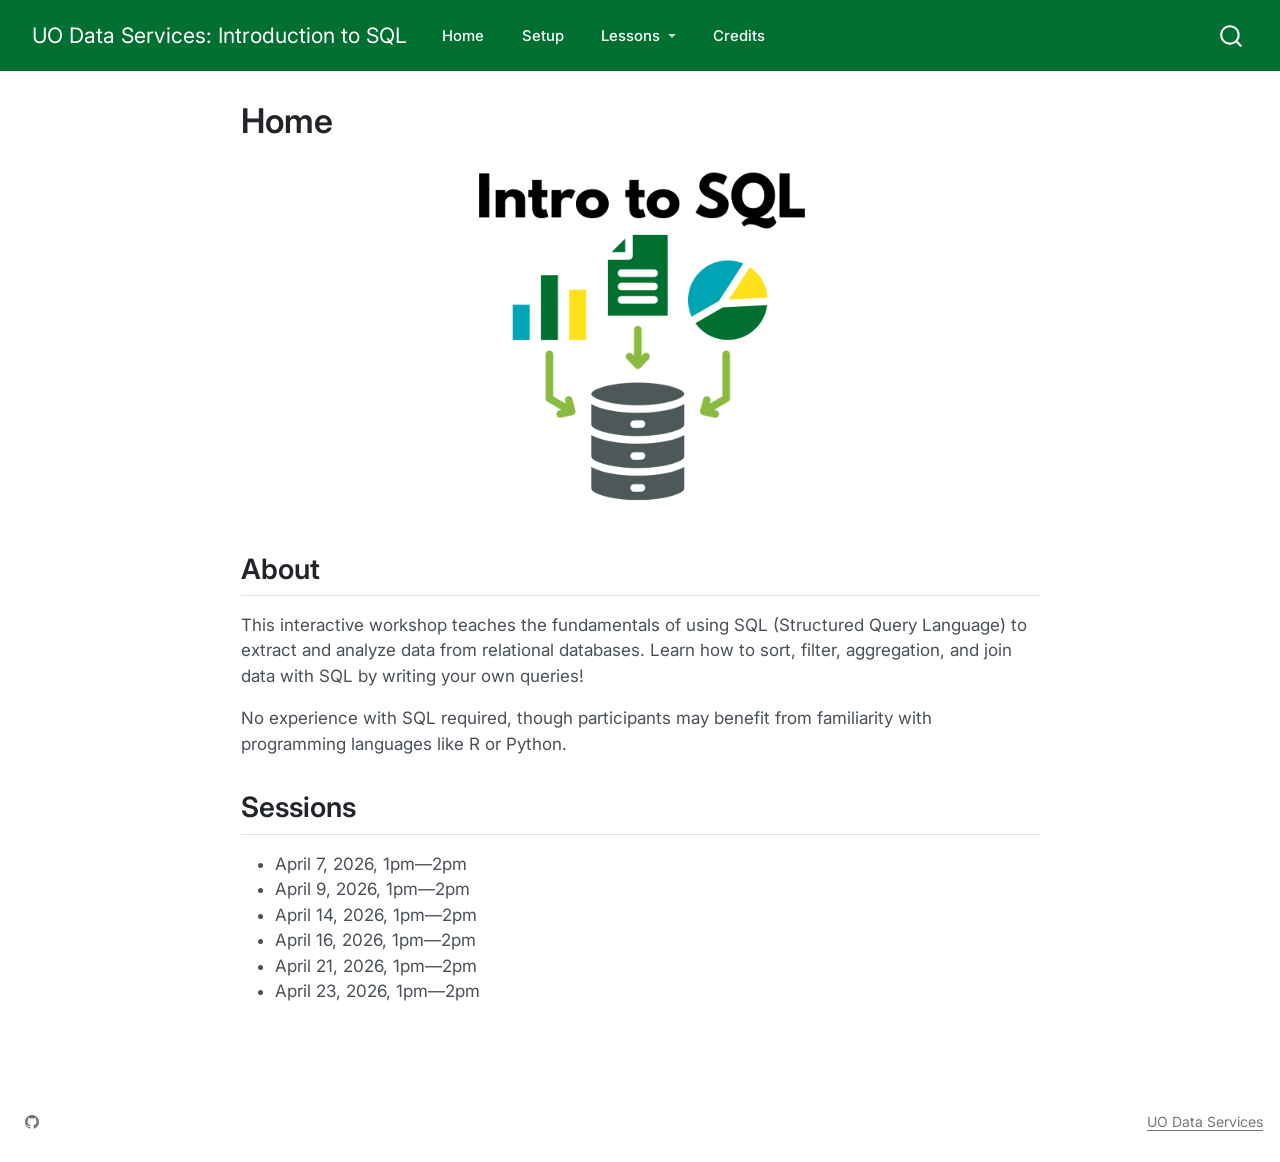
==== index.html @ 97902f7f "Built site for gh-pages" ====
<!DOCTYPE html>
<html xmlns="http://www.w3.org/1999/xhtml" lang="en" xml:lang="en"><head>

<meta charset="utf-8">
<meta name="generator" content="quarto-1.8.17">

<meta name="viewport" content="width=device-width, initial-scale=1.0, user-scalable=yes">


<title>Home – UO Data Services: Introduction to SQL</title>
<style>
code{white-space: pre-wrap;}
span.smallcaps{font-variant: small-caps;}
div.columns{display: flex; gap: min(4vw, 1.5em);}
div.column{flex: auto; overflow-x: auto;}
div.hanging-indent{margin-left: 1.5em; text-indent: -1.5em;}
ul.task-list{list-style: none;}
ul.task-list li input[type="checkbox"] {
  width: 0.8em;
  margin: 0 0.8em 0.2em -1em; /* quarto-specific, see https://github.com/quarto-dev/quarto-cli/issues/4556 */ 
  vertical-align: middle;
}
</style>


<script src="site_libs/quarto-nav/quarto-nav.js"></script>
<script src="site_libs/quarto-nav/headroom.min.js"></script>
<script src="site_libs/clipboard/clipboard.min.js"></script>
<script src="site_libs/quarto-search/autocomplete.umd.js"></script>
<script src="site_libs/quarto-search/fuse.min.js"></script>
<script src="site_libs/quarto-search/quarto-search.js"></script>
<meta name="quarto:offset" content="./">
<script src="site_libs/quarto-html/quarto.js" type="module"></script>
<script src="site_libs/quarto-html/tabsets/tabsets.js" type="module"></script>
<script src="site_libs/quarto-html/axe/axe-check.js" type="module"></script>
<script src="site_libs/quarto-html/popper.min.js"></script>
<script src="site_libs/quarto-html/tippy.umd.min.js"></script>
<script src="site_libs/quarto-html/anchor.min.js"></script>
<link href="site_libs/quarto-html/tippy.css" rel="stylesheet">
<link href="site_libs/quarto-html/quarto-syntax-highlighting-c2d8198b7f72dec16de60f0cb3fab69f.css" rel="stylesheet" id="quarto-text-highlighting-styles">
<script src="site_libs/bootstrap/bootstrap.min.js"></script>
<link href="site_libs/bootstrap/bootstrap-icons.css" rel="stylesheet">
<link href="site_libs/bootstrap/bootstrap-25d36f370f74572310f8908c5fb308fd.min.css" rel="stylesheet" append-hash="true" id="quarto-bootstrap" data-mode="light">
<script id="quarto-search-options" type="application/json">{
  "location": "navbar",
  "copy-button": false,
  "collapse-after": 3,
  "panel-placement": "end",
  "type": "overlay",
  "limit": 50,
  "keyboard-shortcut": [
    "f",
    "/",
    "s"
  ],
  "show-item-context": false,
  "language": {
    "search-no-results-text": "No results",
    "search-matching-documents-text": "matching documents",
    "search-copy-link-title": "Copy link to search",
    "search-hide-matches-text": "Hide additional matches",
    "search-more-match-text": "more match in this document",
    "search-more-matches-text": "more matches in this document",
    "search-clear-button-title": "Clear",
    "search-text-placeholder": "",
    "search-detached-cancel-button-title": "Cancel",
    "search-submit-button-title": "Submit",
    "search-label": "Search"
  }
}</script>


<link rel="stylesheet" href="styles.css">
</head>

<body class="nav-fixed fullcontent quarto-light">

<div id="quarto-search-results"></div>
  <header id="quarto-header" class="headroom fixed-top">
    <nav class="navbar navbar-expand-lg " data-bs-theme="dark">
      <div class="navbar-container container-fluid">
      <div class="navbar-brand-container mx-auto">
    <a href="./index.html" class="navbar-brand navbar-brand-logo">
    </a>
    <a class="navbar-brand" href="./index.html">
    <span class="navbar-title">UO Data Services: Introduction to SQL</span>
    </a>
  </div>
            <div id="quarto-search" class="" title="Search"></div>
          <button class="navbar-toggler" type="button" data-bs-toggle="collapse" data-bs-target="#navbarCollapse" aria-controls="navbarCollapse" role="menu" aria-expanded="false" aria-label="Toggle navigation" onclick="if (window.quartoToggleHeadroom) { window.quartoToggleHeadroom(); }">
  <span class="navbar-toggler-icon"></span>
</button>
          <div class="collapse navbar-collapse" id="navbarCollapse">
            <ul class="navbar-nav navbar-nav-scroll me-auto">
  <li class="nav-item">
    <a class="nav-link active" href="./index.html" aria-current="page"> 
<span class="menu-text">Home</span></a>
  </li>  
  <li class="nav-item">
    <a class="nav-link" href="./setup.html"> 
<span class="menu-text">Setup</span></a>
  </li>  
  <li class="nav-item dropdown ">
    <a class="nav-link dropdown-toggle" href="#" id="nav-menu-lessons" role="link" data-bs-toggle="dropdown" aria-expanded="false">
 <span class="menu-text">Lessons</span>
    </a>
    <ul class="dropdown-menu" aria-labelledby="nav-menu-lessons">    
        <li>
    <a class="dropdown-item" href="./lessons/lesson-1.html">
 <span class="dropdown-text">Introduction</span></a>
  </li>  
    </ul>
  </li>
  <li class="nav-item">
    <a class="nav-link" href="./credits.html"> 
<span class="menu-text">Credits</span></a>
  </li>  
</ul>
          </div> <!-- /navcollapse -->
            <div class="quarto-navbar-tools">
</div>
      </div> <!-- /container-fluid -->
    </nav>
</header>
<!-- content -->
<div id="quarto-content" class="quarto-container page-columns page-rows-contents page-layout-article page-navbar">
<!-- sidebar -->
<!-- margin-sidebar -->
    
<!-- main -->
<main class="content" id="quarto-document-content">

<header id="title-block-header" class="quarto-title-block default">
<div class="quarto-title">
<h1 class="title">Home</h1>
</div>



<div class="quarto-title-meta">

    
  
    
  </div>
  


</header>


<div class="quarto-figure quarto-figure-center">
<figure class="figure">
<p><img src="images/sql-logo.png" class="img-fluid quarto-figure quarto-figure-center figure-img" width="400"></p>
</figure>
</div>
<section id="about" class="level2">
<h2 class="anchored" data-anchor-id="about">About</h2>
<p>This interactive workshop teaches the fundamentals of using SQL (Structured Query Language) to extract and analyze data from relational databases. Learn how to sort, filter, aggregation, and join data with SQL by writing your own queries!</p>
<p>No experience with SQL required, though participants may benefit from familiarity with programming languages like R or Python.</p>
</section>
<section id="sessions" class="level2">
<h2 class="anchored" data-anchor-id="sessions">Sessions</h2>
<ul>
<li>April 7, 2026, 1pm—2pm</li>
<li>April 9, 2026, 1pm—2pm</li>
<li>April 14, 2026, 1pm—2pm</li>
<li>April 16, 2026, 1pm—2pm</li>
<li>April 21, 2026, 1pm—2pm</li>
<li>April 23, 2026, 1pm—2pm</li>
</ul>


</section>

</main> <!-- /main -->
<script id="quarto-html-after-body" type="application/javascript">
  window.document.addEventListener("DOMContentLoaded", function (event) {
    const icon = "";
    const anchorJS = new window.AnchorJS();
    anchorJS.options = {
      placement: 'right',
      icon: icon
    };
    anchorJS.add('.anchored');
    const isCodeAnnotation = (el) => {
      for (const clz of el.classList) {
        if (clz.startsWith('code-annotation-')) {                     
          return true;
        }
      }
      return false;
    }
    const onCopySuccess = function(e) {
      // button target
      const button = e.trigger;
      // don't keep focus
      button.blur();
      // flash "checked"
      button.classList.add('code-copy-button-checked');
      var currentTitle = button.getAttribute("title");
      button.setAttribute("title", "Copied!");
      let tooltip;
      if (window.bootstrap) {
        button.setAttribute("data-bs-toggle", "tooltip");
        button.setAttribute("data-bs-placement", "left");
        button.setAttribute("data-bs-title", "Copied!");
        tooltip = new bootstrap.Tooltip(button, 
          { trigger: "manual", 
            customClass: "code-copy-button-tooltip",
            offset: [0, -8]});
        tooltip.show();    
      }
      setTimeout(function() {
        if (tooltip) {
          tooltip.hide();
          button.removeAttribute("data-bs-title");
          button.removeAttribute("data-bs-toggle");
          button.removeAttribute("data-bs-placement");
        }
        button.setAttribute("title", currentTitle);
        button.classList.remove('code-copy-button-checked');
      }, 1000);
      // clear code selection
      e.clearSelection();
    }
    const getTextToCopy = function(trigger) {
        const codeEl = trigger.previousElementSibling.cloneNode(true);
        for (const childEl of codeEl.children) {
          if (isCodeAnnotation(childEl)) {
            childEl.remove();
          }
        }
        return codeEl.innerText;
    }
    const clipboard = new window.ClipboardJS('.code-copy-button:not([data-in-quarto-modal])', {
      text: getTextToCopy
    });
    clipboard.on('success', onCopySuccess);
    if (window.document.getElementById('quarto-embedded-source-code-modal')) {
      const clipboardModal = new window.ClipboardJS('.code-copy-button[data-in-quarto-modal]', {
        text: getTextToCopy,
        container: window.document.getElementById('quarto-embedded-source-code-modal')
      });
      clipboardModal.on('success', onCopySuccess);
    }
      var localhostRegex = new RegExp(/^(?:http|https):\/\/localhost\:?[0-9]*\//);
      var mailtoRegex = new RegExp(/^mailto:/);
        var filterRegex = new RegExp("https:\/\/wintere\.github\.io\/intro-sql\/");
      var isInternal = (href) => {
          return filterRegex.test(href) || localhostRegex.test(href) || mailtoRegex.test(href);
      }
      // Inspect non-navigation links and adorn them if external
     var links = window.document.querySelectorAll('a[href]:not(.nav-link):not(.navbar-brand):not(.toc-action):not(.sidebar-link):not(.sidebar-item-toggle):not(.pagination-link):not(.no-external):not([aria-hidden]):not(.dropdown-item):not(.quarto-navigation-tool):not(.about-link)');
      for (var i=0; i<links.length; i++) {
        const link = links[i];
        if (!isInternal(link.href)) {
          // undo the damage that might have been done by quarto-nav.js in the case of
          // links that we want to consider external
          if (link.dataset.originalHref !== undefined) {
            link.href = link.dataset.originalHref;
          }
        }
      }
    function tippyHover(el, contentFn, onTriggerFn, onUntriggerFn) {
      const config = {
        allowHTML: true,
        maxWidth: 500,
        delay: 100,
        arrow: false,
        appendTo: function(el) {
            return el.parentElement;
        },
        interactive: true,
        interactiveBorder: 10,
        theme: 'quarto',
        placement: 'bottom-start',
      };
      if (contentFn) {
        config.content = contentFn;
      }
      if (onTriggerFn) {
        config.onTrigger = onTriggerFn;
      }
      if (onUntriggerFn) {
        config.onUntrigger = onUntriggerFn;
      }
      window.tippy(el, config); 
    }
    const noterefs = window.document.querySelectorAll('a[role="doc-noteref"]');
    for (var i=0; i<noterefs.length; i++) {
      const ref = noterefs[i];
      tippyHover(ref, function() {
        // use id or data attribute instead here
        let href = ref.getAttribute('data-footnote-href') || ref.getAttribute('href');
        try { href = new URL(href).hash; } catch {}
        const id = href.replace(/^#\/?/, "");
        const note = window.document.getElementById(id);
        if (note) {
          return note.innerHTML;
        } else {
          return "";
        }
      });
    }
    const xrefs = window.document.querySelectorAll('a.quarto-xref');
    const processXRef = (id, note) => {
      // Strip column container classes
      const stripColumnClz = (el) => {
        el.classList.remove("page-full", "page-columns");
        if (el.children) {
          for (const child of el.children) {
            stripColumnClz(child);
          }
        }
      }
      stripColumnClz(note)
      if (id === null || id.startsWith('sec-')) {
        // Special case sections, only their first couple elements
        const container = document.createElement("div");
        if (note.children && note.children.length > 2) {
          container.appendChild(note.children[0].cloneNode(true));
          for (let i = 1; i < note.children.length; i++) {
            const child = note.children[i];
            if (child.tagName === "P" && child.innerText === "") {
              continue;
            } else {
              container.appendChild(child.cloneNode(true));
              break;
            }
          }
          if (window.Quarto?.typesetMath) {
            window.Quarto.typesetMath(container);
          }
          return container.innerHTML
        } else {
          if (window.Quarto?.typesetMath) {
            window.Quarto.typesetMath(note);
          }
          return note.innerHTML;
        }
      } else {
        // Remove any anchor links if they are present
        const anchorLink = note.querySelector('a.anchorjs-link');
        if (anchorLink) {
          anchorLink.remove();
        }
        if (window.Quarto?.typesetMath) {
          window.Quarto.typesetMath(note);
        }
        if (note.classList.contains("callout")) {
          return note.outerHTML;
        } else {
          return note.innerHTML;
        }
      }
    }
    for (var i=0; i<xrefs.length; i++) {
      const xref = xrefs[i];
      tippyHover(xref, undefined, function(instance) {
        instance.disable();
        let url = xref.getAttribute('href');
        let hash = undefined; 
        if (url.startsWith('#')) {
          hash = url;
        } else {
          try { hash = new URL(url).hash; } catch {}
        }
        if (hash) {
          const id = hash.replace(/^#\/?/, "");
          const note = window.document.getElementById(id);
          if (note !== null) {
            try {
              const html = processXRef(id, note.cloneNode(true));
              instance.setContent(html);
            } finally {
              instance.enable();
              instance.show();
            }
          } else {
            // See if we can fetch this
            fetch(url.split('#')[0])
            .then(res => res.text())
            .then(html => {
              const parser = new DOMParser();
              const htmlDoc = parser.parseFromString(html, "text/html");
              const note = htmlDoc.getElementById(id);
              if (note !== null) {
                const html = processXRef(id, note);
                instance.setContent(html);
              } 
            }).finally(() => {
              instance.enable();
              instance.show();
            });
          }
        } else {
          // See if we can fetch a full url (with no hash to target)
          // This is a special case and we should probably do some content thinning / targeting
          fetch(url)
          .then(res => res.text())
          .then(html => {
            const parser = new DOMParser();
            const htmlDoc = parser.parseFromString(html, "text/html");
            const note = htmlDoc.querySelector('main.content');
            if (note !== null) {
              // This should only happen for chapter cross references
              // (since there is no id in the URL)
              // remove the first header
              if (note.children.length > 0 && note.children[0].tagName === "HEADER") {
                note.children[0].remove();
              }
              const html = processXRef(null, note);
              instance.setContent(html);
            } 
          }).finally(() => {
            instance.enable();
            instance.show();
          });
        }
      }, function(instance) {
      });
    }
        let selectedAnnoteEl;
        const selectorForAnnotation = ( cell, annotation) => {
          let cellAttr = 'data-code-cell="' + cell + '"';
          let lineAttr = 'data-code-annotation="' +  annotation + '"';
          const selector = 'span[' + cellAttr + '][' + lineAttr + ']';
          return selector;
        }
        const selectCodeLines = (annoteEl) => {
          const doc = window.document;
          const targetCell = annoteEl.getAttribute("data-target-cell");
          const targetAnnotation = annoteEl.getAttribute("data-target-annotation");
          const annoteSpan = window.document.querySelector(selectorForAnnotation(targetCell, targetAnnotation));
          const lines = annoteSpan.getAttribute("data-code-lines").split(",");
          const lineIds = lines.map((line) => {
            return targetCell + "-" + line;
          })
          let top = null;
          let height = null;
          let parent = null;
          if (lineIds.length > 0) {
              //compute the position of the single el (top and bottom and make a div)
              const el = window.document.getElementById(lineIds[0]);
              top = el.offsetTop;
              height = el.offsetHeight;
              parent = el.parentElement.parentElement;
            if (lineIds.length > 1) {
              const lastEl = window.document.getElementById(lineIds[lineIds.length - 1]);
              const bottom = lastEl.offsetTop + lastEl.offsetHeight;
              height = bottom - top;
            }
            if (top !== null && height !== null && parent !== null) {
              // cook up a div (if necessary) and position it 
              let div = window.document.getElementById("code-annotation-line-highlight");
              if (div === null) {
                div = window.document.createElement("div");
                div.setAttribute("id", "code-annotation-line-highlight");
                div.style.position = 'absolute';
                parent.appendChild(div);
              }
              div.style.top = top - 2 + "px";
              div.style.height = height + 4 + "px";
              div.style.left = 0;
              let gutterDiv = window.document.getElementById("code-annotation-line-highlight-gutter");
              if (gutterDiv === null) {
                gutterDiv = window.document.createElement("div");
                gutterDiv.setAttribute("id", "code-annotation-line-highlight-gutter");
                gutterDiv.style.position = 'absolute';
                const codeCell = window.document.getElementById(targetCell);
                const gutter = codeCell.querySelector('.code-annotation-gutter');
                gutter.appendChild(gutterDiv);
              }
              gutterDiv.style.top = top - 2 + "px";
              gutterDiv.style.height = height + 4 + "px";
            }
            selectedAnnoteEl = annoteEl;
          }
        };
        const unselectCodeLines = () => {
          const elementsIds = ["code-annotation-line-highlight", "code-annotation-line-highlight-gutter"];
          elementsIds.forEach((elId) => {
            const div = window.document.getElementById(elId);
            if (div) {
              div.remove();
            }
          });
          selectedAnnoteEl = undefined;
        };
          // Handle positioning of the toggle
      window.addEventListener(
        "resize",
        throttle(() => {
          elRect = undefined;
          if (selectedAnnoteEl) {
            selectCodeLines(selectedAnnoteEl);
          }
        }, 10)
      );
      function throttle(fn, ms) {
      let throttle = false;
      let timer;
        return (...args) => {
          if(!throttle) { // first call gets through
              fn.apply(this, args);
              throttle = true;
          } else { // all the others get throttled
              if(timer) clearTimeout(timer); // cancel #2
              timer = setTimeout(() => {
                fn.apply(this, args);
                timer = throttle = false;
              }, ms);
          }
        };
      }
        // Attach click handler to the DT
        const annoteDls = window.document.querySelectorAll('dt[data-target-cell]');
        for (const annoteDlNode of annoteDls) {
          annoteDlNode.addEventListener('click', (event) => {
            const clickedEl = event.target;
            if (clickedEl !== selectedAnnoteEl) {
              unselectCodeLines();
              const activeEl = window.document.querySelector('dt[data-target-cell].code-annotation-active');
              if (activeEl) {
                activeEl.classList.remove('code-annotation-active');
              }
              selectCodeLines(clickedEl);
              clickedEl.classList.add('code-annotation-active');
            } else {
              // Unselect the line
              unselectCodeLines();
              clickedEl.classList.remove('code-annotation-active');
            }
          });
        }
    const findCites = (el) => {
      const parentEl = el.parentElement;
      if (parentEl) {
        const cites = parentEl.dataset.cites;
        if (cites) {
          return {
            el,
            cites: cites.split(' ')
          };
        } else {
          return findCites(el.parentElement)
        }
      } else {
        return undefined;
      }
    };
    var bibliorefs = window.document.querySelectorAll('a[role="doc-biblioref"]');
    for (var i=0; i<bibliorefs.length; i++) {
      const ref = bibliorefs[i];
      const citeInfo = findCites(ref);
      if (citeInfo) {
        tippyHover(citeInfo.el, function() {
          var popup = window.document.createElement('div');
          citeInfo.cites.forEach(function(cite) {
            var citeDiv = window.document.createElement('div');
            citeDiv.classList.add('hanging-indent');
            citeDiv.classList.add('csl-entry');
            var biblioDiv = window.document.getElementById('ref-' + cite);
            if (biblioDiv) {
              citeDiv.innerHTML = biblioDiv.innerHTML;
            }
            popup.appendChild(citeDiv);
          });
          return popup.innerHTML;
        });
      }
    }
  });
  </script>
</div> <!-- /content -->
<footer class="footer">
  <div class="nav-footer">
    <div class="nav-footer-left">
      <ul class="footer-items list-unstyled">
    <li class="nav-item compact">
    <a class="nav-link" href="https://github.com/wintere/intro_to_sql">
      <i class="bi bi-github" role="img">
</i> 
    </a>
  </li>  
</ul>
    </div>   
    <div class="nav-footer-center">
      &nbsp;
    </div>
    <div class="nav-footer-right">
<p><a href="https://library.uoregon.edu/data-services">UO Data Services</a></p>
</div>
  </div>
</footer>




</body></html>
---- site_libs/quarto-html/tippy.css ----
.tippy-box[data-animation=fade][data-state=hidden]{opacity:0}[data-tippy-root]{max-width:calc(100vw - 10px)}.tippy-box{position:relative;background-color:#333;color:#fff;border-radius:4px;font-size:14px;line-height:1.4;white-space:normal;outline:0;transition-property:transform,visibility,opacity}.tippy-box[data-placement^=top]>.tippy-arrow{bottom:0}.tippy-box[data-placement^=top]>.tippy-arrow:before{bottom:-7px;left:0;border-width:8px 8px 0;border-top-color:initial;transform-origin:center top}.tippy-box[data-placement^=bottom]>.tippy-arrow{top:0}.tippy-box[data-placement^=bottom]>.tippy-arrow:before{top:-7px;left:0;border-width:0 8px 8px;border-bottom-color:initial;transform-origin:center bottom}.tippy-box[data-placement^=left]>.tippy-arrow{right:0}.tippy-box[data-placement^=left]>.tippy-arrow:before{border-width:8px 0 8px 8px;border-left-color:initial;right:-7px;transform-origin:center left}.tippy-box[data-placement^=right]>.tippy-arrow{left:0}.tippy-box[data-placement^=right]>.tippy-arrow:before{left:-7px;border-width:8px 8px 8px 0;border-right-color:initial;transform-origin:center right}.tippy-box[data-inertia][data-state=visible]{transition-timing-function:cubic-bezier(.54,1.5,.38,1.11)}.tippy-arrow{width:16px;height:16px;color:#333}.tippy-arrow:before{content:"";position:absolute;border-color:transparent;border-style:solid}.tippy-content{position:relative;padding:5px 9px;z-index:1}
---- site_libs/quarto-html/quarto-syntax-highlighting-c2d8198b7f72dec16de60f0cb3fab69f.css ----
/* quarto syntax highlight colors */
:root {
  --quarto-hl-ot-color: #003B4F;
  --quarto-hl-at-color: #657422;
  --quarto-hl-ss-color: #20794D;
  --quarto-hl-an-color: #5E5E5E;
  --quarto-hl-fu-color: #4758AB;
  --quarto-hl-st-color: #20794D;
  --quarto-hl-cf-color: #003B4F;
  --quarto-hl-op-color: #5E5E5E;
  --quarto-hl-er-color: #AD0000;
  --quarto-hl-bn-color: #AD0000;
  --quarto-hl-al-color: #AD0000;
  --quarto-hl-va-color: #111111;
  --quarto-hl-bu-color: inherit;
  --quarto-hl-ex-color: inherit;
  --quarto-hl-pp-color: #AD0000;
  --quarto-hl-in-color: #5E5E5E;
  --quarto-hl-vs-color: #20794D;
  --quarto-hl-wa-color: #5E5E5E;
  --quarto-hl-do-color: #5E5E5E;
  --quarto-hl-im-color: #00769E;
  --quarto-hl-ch-color: #20794D;
  --quarto-hl-dt-color: #AD0000;
  --quarto-hl-fl-color: #AD0000;
  --quarto-hl-co-color: #5E5E5E;
  --quarto-hl-cv-color: #5E5E5E;
  --quarto-hl-cn-color: #8f5902;
  --quarto-hl-sc-color: #5E5E5E;
  --quarto-hl-dv-color: #AD0000;
  --quarto-hl-kw-color: #003B4F;
}

/* other quarto variables */
:root {
  --quarto-font-monospace: SFMono-Regular, Menlo, Monaco, Consolas, "Liberation Mono", "Courier New", monospace;
}

/* syntax highlight based on Pandoc's rules */
pre > code.sourceCode > span {
  color: #003B4F;
}

code.sourceCode > span {
  color: #003B4F;
}

div.sourceCode,
div.sourceCode pre.sourceCode {
  color: #003B4F;
}

/* Normal */
code span {
  color: #003B4F;
}

/* Alert */
code span.al {
  color: #AD0000;
  font-style: inherit;
}

/* Annotation */
code span.an {
  color: #5E5E5E;
  font-style: inherit;
}

/* Attribute */
code span.at {
  color: #657422;
  font-style: inherit;
}

/* BaseN */
code span.bn {
  color: #AD0000;
  font-style: inherit;
}

/* BuiltIn */
code span.bu {
  font-style: inherit;
}

/* ControlFlow */
code span.cf {
  color: #003B4F;
  font-weight: bold;
  font-style: inherit;
}

/* Char */
code span.ch {
  color: #20794D;
  font-style: inherit;
}

/* Constant */
code span.cn {
  color: #8f5902;
  font-style: inherit;
}

/* Comment */
code span.co {
  color: #5E5E5E;
  font-style: inherit;
}

/* CommentVar */
code span.cv {
  color: #5E5E5E;
  font-style: italic;
}

/* Documentation */
code span.do {
  color: #5E5E5E;
  font-style: italic;
}

/* DataType */
code span.dt {
  color: #AD0000;
  font-style: inherit;
}

/* DecVal */
code span.dv {
  color: #AD0000;
  font-style: inherit;
}

/* Error */
code span.er {
  color: #AD0000;
  font-style: inherit;
}

/* Extension */
code span.ex {
  font-style: inherit;
}

/* Float */
code span.fl {
  color: #AD0000;
  font-style: inherit;
}

/* Function */
code span.fu {
  color: #4758AB;
  font-style: inherit;
}

/* Import */
code span.im {
  color: #00769E;
  font-style: inherit;
}

/* Information */
code span.in {
  color: #5E5E5E;
  font-style: inherit;
}

/* Keyword */
code span.kw {
  color: #003B4F;
  font-weight: bold;
  font-style: inherit;
}

/* Operator */
code span.op {
  color: #5E5E5E;
  font-style: inherit;
}

/* Other */
code span.ot {
  color: #003B4F;
  font-style: inherit;
}

/* Preprocessor */
code span.pp {
  color: #AD0000;
  font-style: inherit;
}

/* SpecialChar */
code span.sc {
  color: #5E5E5E;
  font-style: inherit;
}

/* SpecialString */
code span.ss {
  color: #20794D;
  font-style: inherit;
}

/* String */
code span.st {
  color: #20794D;
  font-style: inherit;
}

/* Variable */
code span.va {
  color: #111111;
  font-style: inherit;
}

/* VerbatimString */
code span.vs {
  color: #20794D;
  font-style: inherit;
}

/* Warning */
code span.wa {
  color: #5E5E5E;
  font-style: italic;
}

.prevent-inlining {
  content: "</";
}

/*# sourceMappingURL=6967a06f6a7ec599e3d0672fbd29a398.css.map */
---- styles.css ----
/* Makes the top bar UO green with white links*/
.navbar {
  background-color: #007030;
}

.navbar a {
  color: #ffffff;
}

/* Drop-down items must be black to avoid white on white */
.navbar .dropdown-item {
  color: #000000;
}

ol {
	margin-top: 0;
	margin-bottom: 0;
}

thead th{
  text-transform: none;
}

.callout-answer {
  border-left-color: #28a745;
}
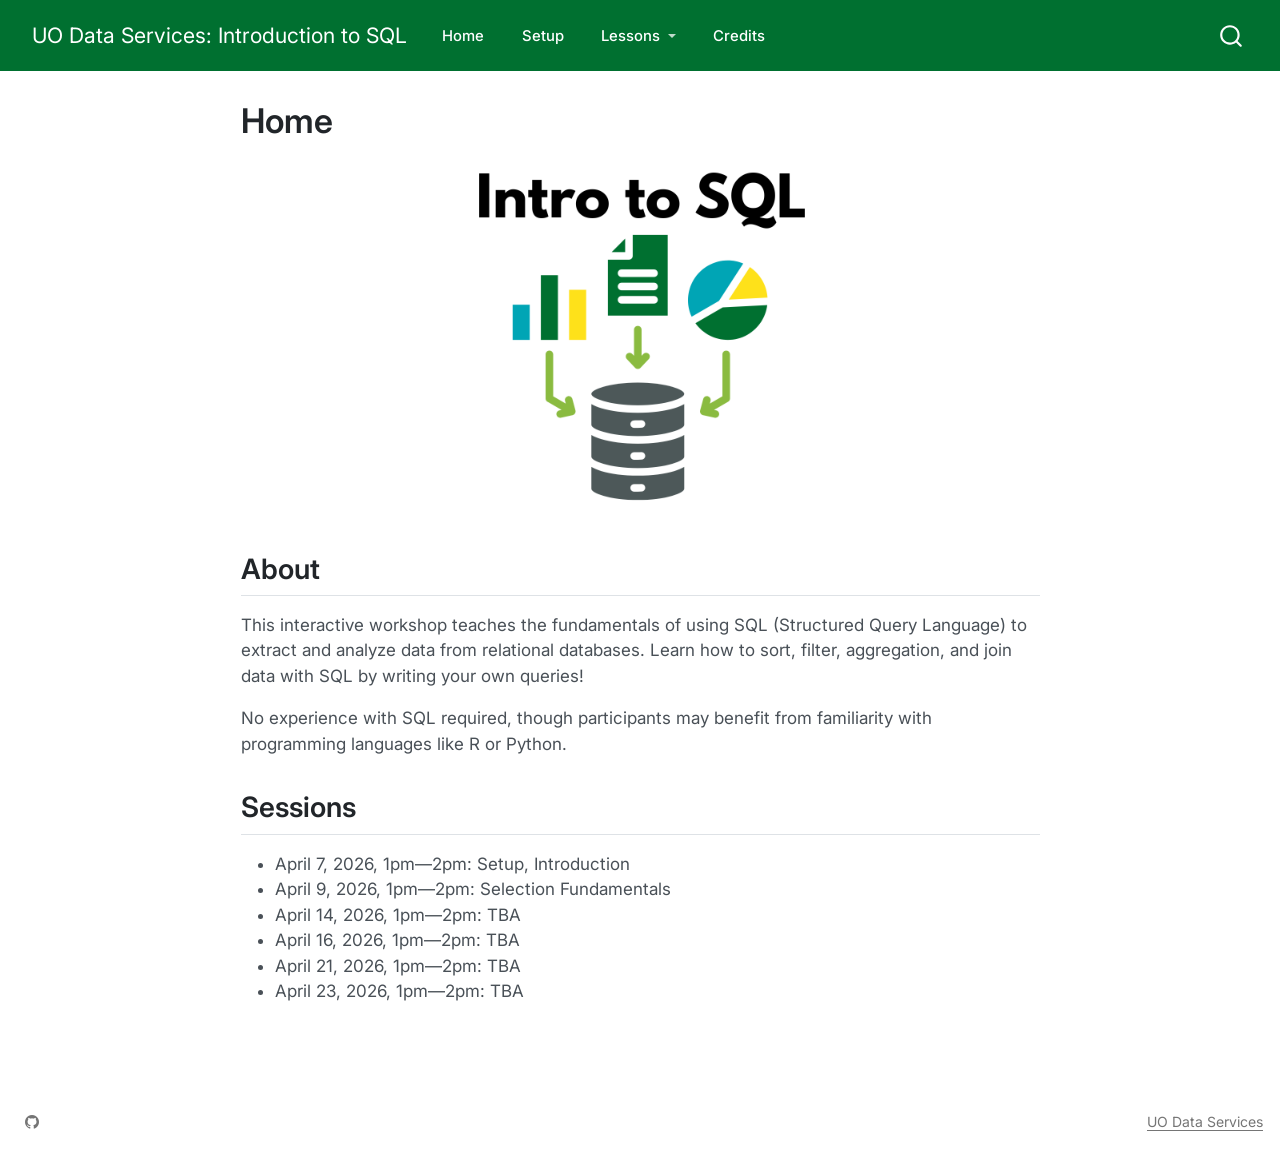
==== commit b6b6b0ec: "Built site for gh-pages" ====
--- a/index.html
+++ b/index.html
@@ -71,6 +71,7 @@
 
 
 <link rel="stylesheet" href="styles.css">
+<link rel="stylesheet" href="include/webex.css">
 </head>
 
 <body class="nav-fixed fullcontent quarto-light">
@@ -109,6 +110,10 @@
     <a class="dropdown-item" href="./lessons/lesson-1.html">
  <span class="dropdown-text">Introduction</span></a>
   </li>  
+        <li>
+    <a class="dropdown-item" href="./lessons/lesson-2.html">
+ <span class="dropdown-text">Selection Fundamentals</span></a>
+  </li>  
     </ul>
   </li>
   <li class="nav-item">
@@ -162,18 +167,224 @@
 <section id="sessions" class="level2">
 <h2 class="anchored" data-anchor-id="sessions">Sessions</h2>
 <ul>
-<li>April 7, 2026, 1pm—2pm</li>
-<li>April 9, 2026, 1pm—2pm</li>
-<li>April 14, 2026, 1pm—2pm</li>
-<li>April 16, 2026, 1pm—2pm</li>
-<li>April 21, 2026, 1pm—2pm</li>
-<li>April 23, 2026, 1pm—2pm</li>
+<li>April 7, 2026, 1pm—2pm: Setup, Introduction</li>
+<li>April 9, 2026, 1pm—2pm: Selection Fundamentals</li>
+<li>April 14, 2026, 1pm—2pm: TBA</li>
+<li>April 16, 2026, 1pm—2pm: TBA</li>
+<li>April 21, 2026, 1pm—2pm: TBA</li>
+<li>April 23, 2026, 1pm—2pm: TBA</li>
 </ul>
 
 
 </section>
 
 </main> <!-- /main -->
+<script>
+
+/* update total correct if #webex-total_correct exists */
+update_total_correct = function() {
+  console.log("webex: update total_correct");
+
+  var t = document.getElementsByClassName("webex-total_correct");
+  for (var i = 0; i < t.length; i++) {
+    p = t[i].parentElement;
+    var correct = p.getElementsByClassName("webex-correct").length;
+    var solvemes = p.getElementsByClassName("webex-solveme").length;
+    var radiogroups = p.getElementsByClassName("webex-radiogroup").length;
+    var selects = p.getElementsByClassName("webex-select").length;
+
+    t[i].innerHTML = correct + " of " + (solvemes + radiogroups + selects) + " correct";
+  }
+}
+
+/* webex-solution button toggling function */
+b_func = function() {
+  console.log("webex: toggle hide");
+
+  var cl = this.parentElement.classList;
+  if (cl.contains('open')) {
+    cl.remove("open");
+  } else {
+    cl.add("open");
+  }
+}
+
+/* check answers */
+check_func = function() {
+  console.log("webex: check answers");
+
+  var cl = this.parentElement.classList;
+  if (cl.contains('unchecked')) {
+    cl.remove("unchecked");
+    this.innerHTML = "Hide Answers";
+  } else {
+    cl.add("unchecked");
+    this.innerHTML = "Show Answers";
+  }
+}
+
+/* function for checking solveme answers */
+solveme_func = function(e) {
+  console.log("webex: check solveme");
+
+  var real_answers = JSON.parse(this.dataset.answer);
+  var my_answer = this.value;
+  var cl = this.classList;
+  if (cl.contains("ignorecase")) {
+    my_answer = my_answer.toLowerCase();
+  }
+  if (cl.contains("nospaces")) {
+    my_answer = my_answer.replace(/ /g, "")
+  }
+
+  if (my_answer == "") {
+    cl.remove("webex-correct");
+    cl.remove("webex-incorrect");
+  } else if (real_answers.includes(my_answer)) {
+    cl.add("webex-correct");
+    cl.remove("webex-incorrect");
+  } else {
+    cl.add("webex-incorrect");
+    cl.remove("webex-correct");
+  }
+
+  // match numeric answers within a specified tolerance
+  if(this.dataset.tol > 0){
+    var tol = JSON.parse(this.dataset.tol);
+    var matches = real_answers.map(x => Math.abs(x - my_answer) < tol)
+    if (matches.reduce((a, b) => a + b, 0) > 0) {
+      cl.add("webex-correct");
+    } else {
+      cl.remove("webex-correct");
+    }
+  }
+
+  // added regex bit
+  if (cl.contains("regex")){
+    answer_regex = RegExp(real_answers.join("|"))
+    if (answer_regex.test(my_answer)) {
+      cl.add("webex-correct");
+    }
+  }
+
+  update_total_correct();
+}
+
+/* function for checking select answers */
+select_func = function(e) {
+  console.log("webex: check select");
+
+  var cl = this.classList
+
+  /* add style */
+  cl.remove("webex-incorrect");
+  cl.remove("webex-correct");
+  if (this.value == "answer") {
+    cl.add("webex-correct");
+  } else if (this.value != "blank") {
+    cl.add("webex-incorrect");
+  }
+
+  update_total_correct();
+}
+
+/* function for checking radiogroups answers */
+radiogroups_func = function(e) {
+  console.log("webex: check radiogroups");
+
+  var checked_button = document.querySelector('input[name=' + this.id + ']:checked');
+  var cl = checked_button.parentElement.classList;
+  var labels = checked_button.parentElement.parentElement.children;
+
+  /* get rid of styles */
+  for (i = 0; i < labels.length; i++) {
+    labels[i].classList.remove("webex-incorrect");
+    labels[i].classList.remove("webex-correct");
+  }
+
+  /* add style */
+  if (checked_button.value == "answer") {
+    cl.add("webex-correct");
+  } else {
+    cl.add("webex-incorrect");
+  }
+
+  update_total_correct();
+}
+
+window.onload = function() {
+  console.log("webex onload");
+  /* set up solution buttons */
+  var buttons = document.getElementsByTagName("button");
+
+  for (var i = 0; i < buttons.length; i++) {
+    if (buttons[i].parentElement.classList.contains('webex-solution')) {
+      buttons[i].onclick = b_func;
+    }
+  }
+
+  var check_sections = document.getElementsByClassName("webex-check");
+  console.log("check:", check_sections.length);
+  for (var i = 0; i < check_sections.length; i++) {
+    check_sections[i].classList.add("unchecked");
+
+    let btn = document.createElement("button");
+    btn.innerHTML = "Show Answers";
+    btn.classList.add("webex-check-button");
+    btn.onclick = check_func;
+    check_sections[i].appendChild(btn);
+
+    let spn = document.createElement("span");
+    spn.classList.add("webex-total_correct");
+    check_sections[i].appendChild(spn);
+  }
+
+  /* set up webex-solveme inputs */
+  var solveme = document.getElementsByClassName("webex-solveme");
+
+  for (var i = 0; i < solveme.length; i++) {
+    /* make sure input boxes don't auto-anything */
+    solveme[i].setAttribute("autocomplete","off");
+    solveme[i].setAttribute("autocorrect", "off");
+    solveme[i].setAttribute("autocapitalize", "off");
+    solveme[i].setAttribute("spellcheck", "false");
+    solveme[i].value = "";
+
+    /* adjust answer for ignorecase or nospaces */
+    var cl = solveme[i].classList;
+    var real_answer = solveme[i].dataset.answer;
+    if (cl.contains("ignorecase")) {
+      real_answer = real_answer.toLowerCase();
+    }
+    if (cl.contains("nospaces")) {
+      real_answer = real_answer.replace(/ /g, "");
+    }
+    solveme[i].dataset.answer = real_answer;
+
+    /* attach checking function */
+    solveme[i].onkeyup = solveme_func;
+    solveme[i].onchange = solveme_func;
+
+    solveme[i].insertAdjacentHTML("afterend", " <span class='webex-icon'></span>")
+  }
+
+  /* set up radiogroups */
+  var radiogroups = document.getElementsByClassName("webex-radiogroup");
+  for (var i = 0; i < radiogroups.length; i++) {
+    radiogroups[i].onchange = radiogroups_func;
+  }
+
+  /* set up selects */
+  var selects = document.getElementsByClassName("webex-select");
+  for (var i = 0; i < selects.length; i++) {
+    selects[i].onchange = select_func;
+    selects[i].insertAdjacentHTML("afterend", " <span class='webex-icon'></span>")
+  }
+
+  update_total_correct();
+}
+
+</script>
 <script id="quarto-html-after-body" type="application/javascript">
   window.document.addEventListener("DOMContentLoaded", function (event) {
     const icon = "";
@@ -579,7 +790,7 @@
     <div class="nav-footer-left">
       <ul class="footer-items list-unstyled">
     <li class="nav-item compact">
-    <a class="nav-link" href="https://github.com/wintere/intro_to_sql">
+    <a class="nav-link" href="https://github.com/wintere/intro-sql">
       <i class="bi bi-github" role="img">
 </i> 
     </a>
--- a/include/webex.css
+++ b/include/webex.css
@@ -0,0 +1,120 @@
+:root {
+  --incorrect: #983E82;
+  --incorrect_alpha: #edaddd;
+  --correct: #59935B;
+  --correct_alpha: #c0edc2;
+  --highlight: #467AAC;
+}
+
+.webex-check {}
+
+.webex-box {
+  border: 2px solid var(--highlight);
+  padding: 0.5em 0.25em;
+  margin: 1em 0;
+  border-radius: .25em;
+  background-color: rgba(127, 127, 127, 0.05);
+}
+
+.webex-total_correct {
+  margin-left: 1em;
+}
+
+.unchecked .webex-total_correct {
+  display: none;
+}
+
+.unchecked .webex-incorrect,
+.unchecked .webex-correct {
+  border: 2px dotted grey !important;
+  background-color: white !important;
+}
+
+/* styles for webex-solveme */
+.webex-select, input.webex-solveme,
+.unchecked .webex-radiogroup label.webex-incorrect,
+.unchecked .webex-radiogroup label.webex-correct{
+    border: 2px dotted grey;
+    background-color: white;
+    border-radius: 0.25em;
+}
+
+.webex-incorrect,
+input.webex-solveme.webex-incorrect,
+.webex-radiogroup label.webex-incorrect {
+    border: 2px dotted var(--incorrect);
+    background-color: var(--incorrect_alpha);
+    color: black;
+    border-radius: 0.25em;
+}
+.webex-correct,
+input.webex-solveme.webex-correct,
+.webex-radiogroup label.webex-correct {
+    border: 2px solid var(--correct);
+    background-color: var(--correct_alpha);
+    color: black;
+    border-radius: 0.25em;
+}
+
+.unchecked .webex-incorrect span::before,
+.unchecked .webex-incorrect + .webex-icon::after,
+.unchecked .webex-correct span::before,
+.unchecked .webex-correct + .webex-icon::after {
+  content: "  ";
+}
+
+.webex-incorrect span::before,
+.webex-incorrect + .webex-icon::after {
+  content: "\274C  ";
+}
+
+.webex-correct span::before,
+.webex-correct + .webex-icon::after {
+  content: "\2705  ";
+}
+
+
+/* styles for hidden solutions */
+.webex-solution {
+    height: 2.5em;
+    overflow-y: hidden;
+    padding: 0.5em;
+    margin-bottom: 10px;
+}
+.webex-solution.open {
+    height: auto;
+    border: 2px solid var(--highlight);
+    border-radius: 5px;
+}
+.webex-solution button, .webex-check-button {
+    height: 2em;
+    margin-bottom: 0.5em;
+    border-radius: 0.5em;
+    background-color: var(--highlight);
+    color: white;
+    padding: 0 0.5em;
+}
+.webex-solution pre.sourceCode {
+    border-color: var(--correct);
+}
+
+.webex-radiogroup label {
+  margin-left: 2em;
+  text-indent: -1em;
+  padding-left: 0.5em;
+  font-weight: 400;
+  display: block;
+  border: 2px solid rgba(255, 255, 255, 0);
+  background-color: inherit;
+  border-radius: 0.25em;
+}
+
+.webex-radiogroup label input {
+  position: relative;
+  left: -1em;
+}
+
+.webex-radiogroup {
+  margin: 1em 0;
+}
+
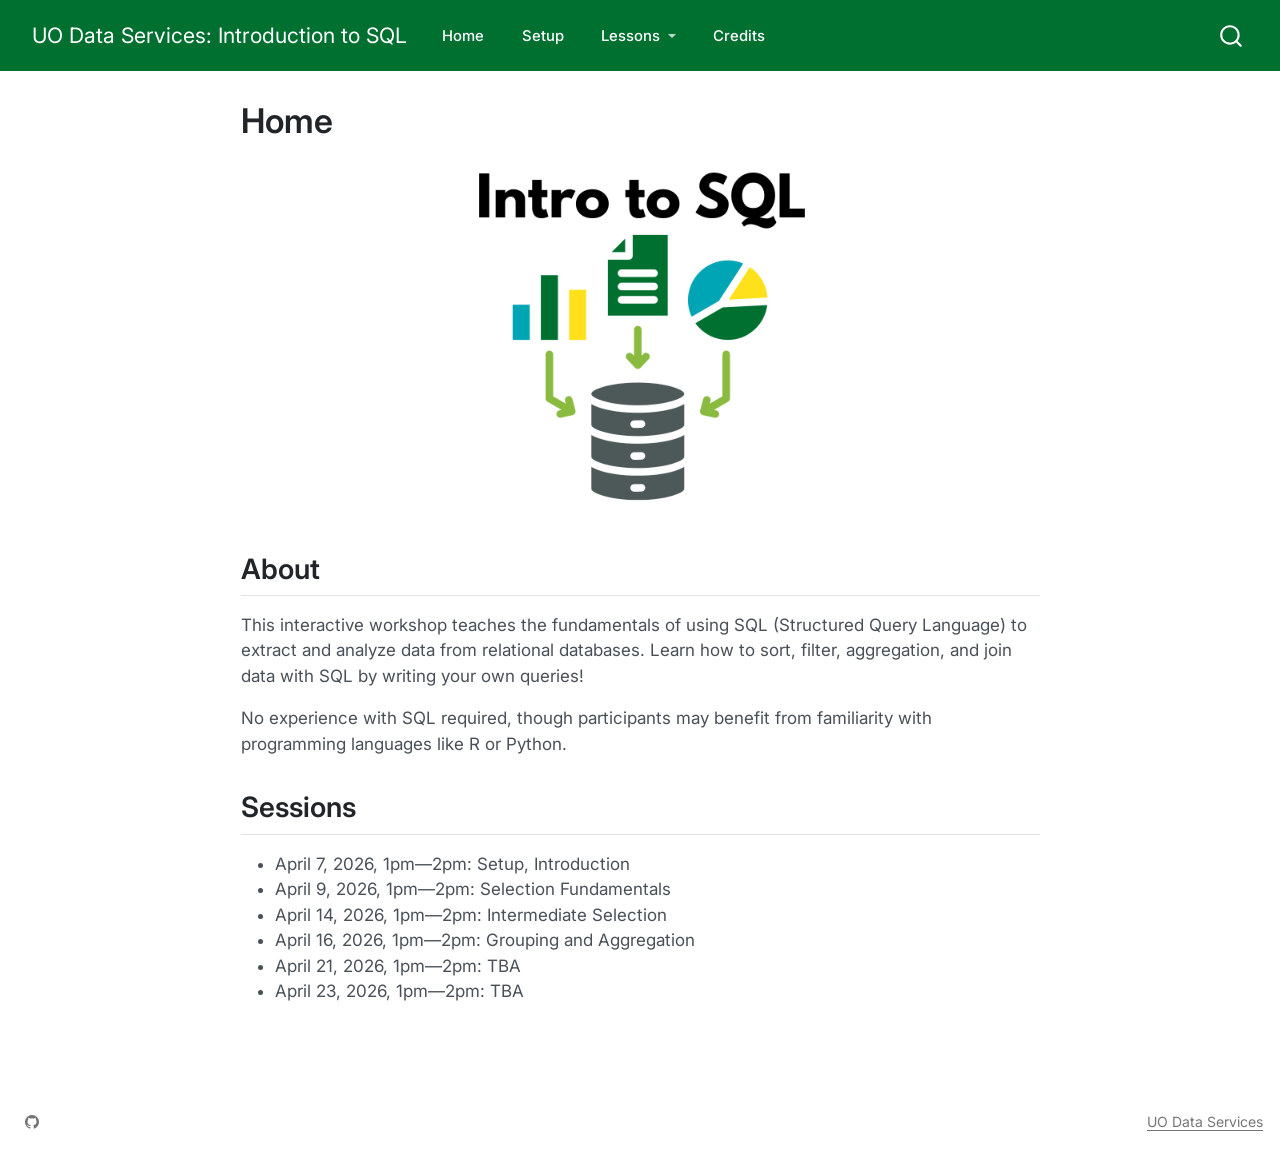
==== commit 128aef31: "Built site for gh-pages" ====
--- a/index.html
+++ b/index.html
@@ -114,6 +114,10 @@
     <a class="dropdown-item" href="./lessons/lesson-2.html">
  <span class="dropdown-text">Selection Fundamentals</span></a>
   </li>  
+        <li>
+    <a class="dropdown-item" href="./lessons/lesson-3.html">
+ <span class="dropdown-text">Intermediate Selection</span></a>
+  </li>  
     </ul>
   </li>
   <li class="nav-item">
@@ -169,8 +173,8 @@
 <ul>
 <li>April 7, 2026, 1pm—2pm: Setup, Introduction</li>
 <li>April 9, 2026, 1pm—2pm: Selection Fundamentals</li>
-<li>April 14, 2026, 1pm—2pm: TBA</li>
-<li>April 16, 2026, 1pm—2pm: TBA</li>
+<li>April 14, 2026, 1pm—2pm: Intermediate Selection</li>
+<li>April 16, 2026, 1pm—2pm: Grouping and Aggregation</li>
 <li>April 21, 2026, 1pm—2pm: TBA</li>
 <li>April 23, 2026, 1pm—2pm: TBA</li>
 </ul>
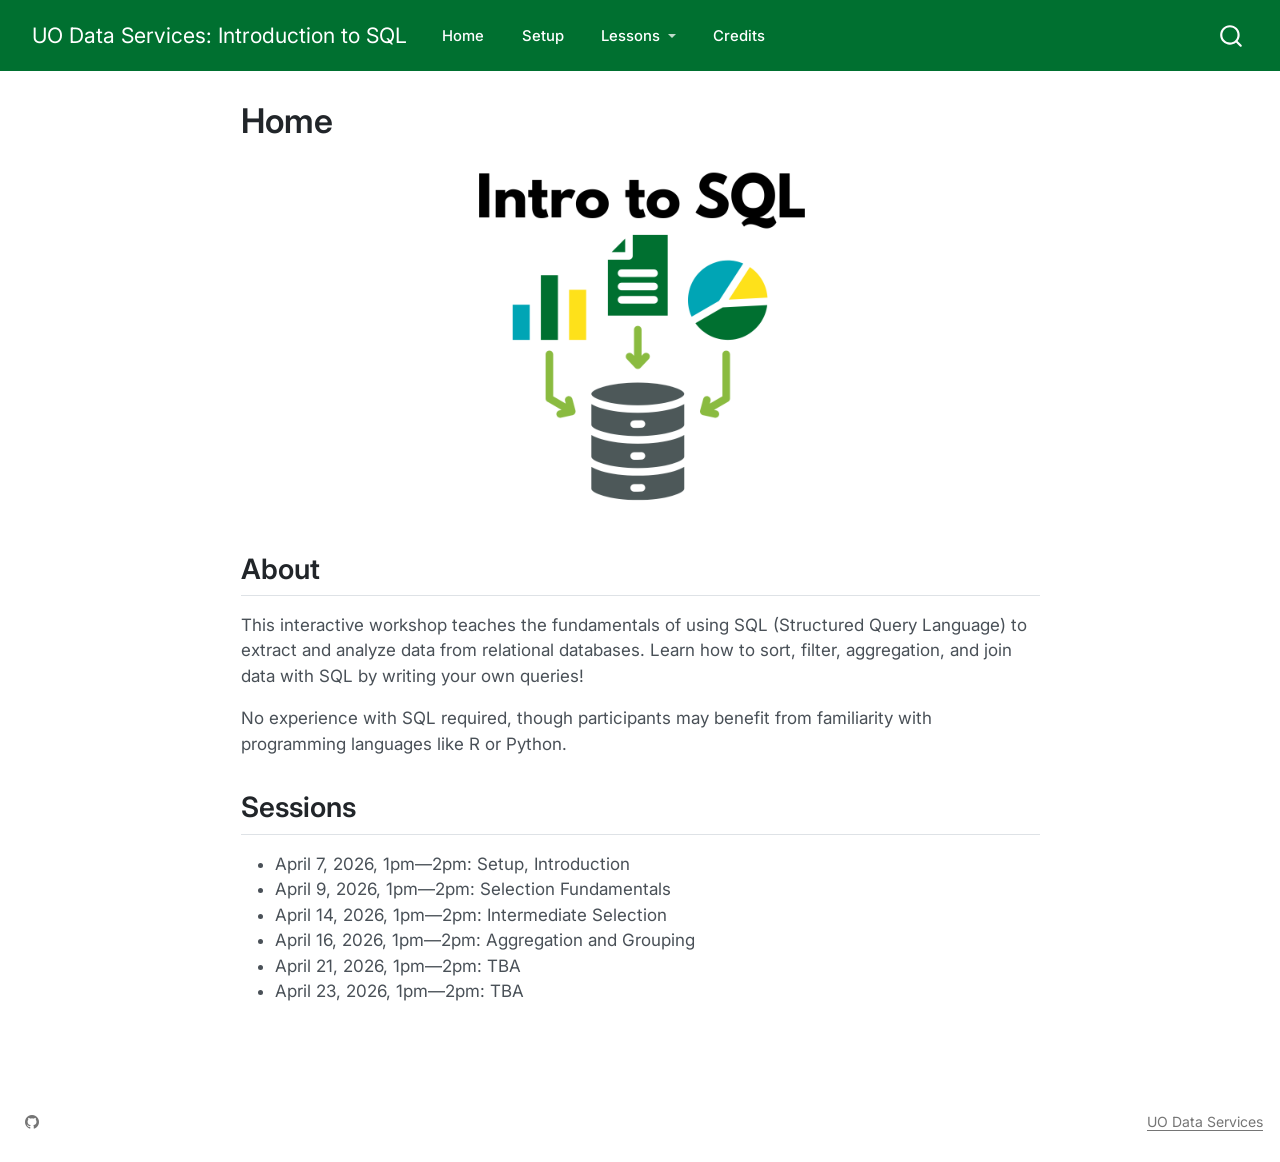
==== commit ee46281d: "Built site for gh-pages" ====
--- a/index.html
+++ b/index.html
@@ -118,6 +118,10 @@
     <a class="dropdown-item" href="./lessons/lesson-3.html">
  <span class="dropdown-text">Intermediate Selection</span></a>
   </li>  
+        <li>
+    <a class="dropdown-item" href="./lessons/lesson-4.html">
+ <span class="dropdown-text">Aggregation and Grouping</span></a>
+  </li>  
     </ul>
   </li>
   <li class="nav-item">
@@ -174,7 +178,7 @@
 <li>April 7, 2026, 1pm—2pm: Setup, Introduction</li>
 <li>April 9, 2026, 1pm—2pm: Selection Fundamentals</li>
 <li>April 14, 2026, 1pm—2pm: Intermediate Selection</li>
-<li>April 16, 2026, 1pm—2pm: Grouping and Aggregation</li>
+<li>April 16, 2026, 1pm—2pm: Aggregation and Grouping</li>
 <li>April 21, 2026, 1pm—2pm: TBA</li>
 <li>April 23, 2026, 1pm—2pm: TBA</li>
 </ul>
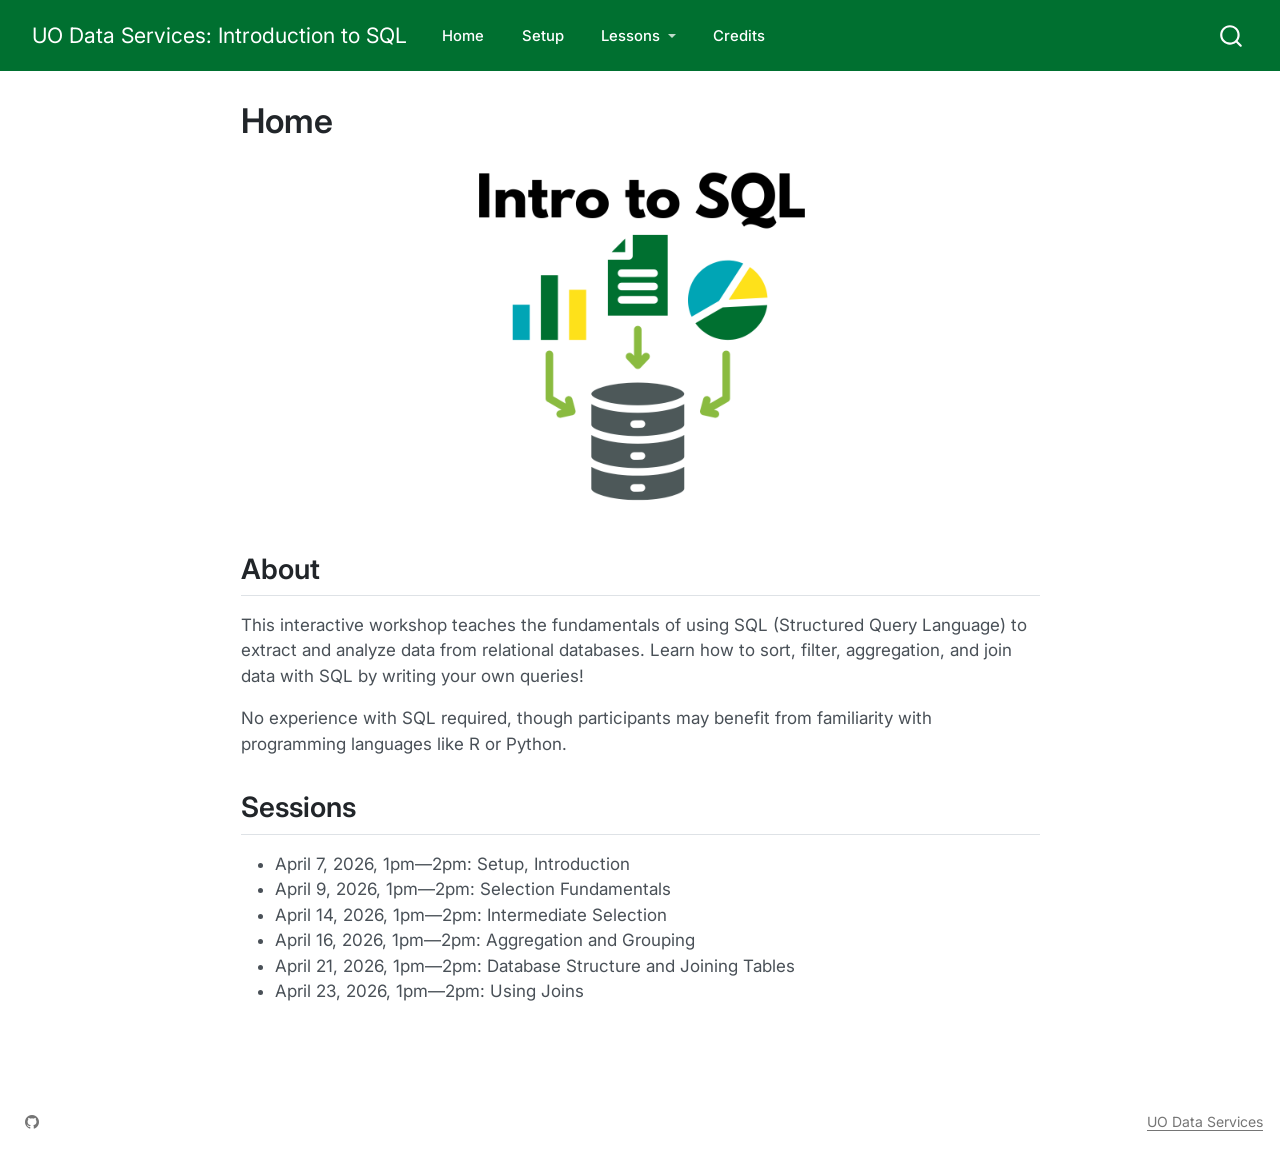
==== commit 87e2a5c8: "Built site for gh-pages" ====
--- a/index.html
+++ b/index.html
@@ -122,6 +122,10 @@
     <a class="dropdown-item" href="./lessons/lesson-4.html">
  <span class="dropdown-text">Aggregation and Grouping</span></a>
   </li>  
+        <li>
+    <a class="dropdown-item" href="./lessons/lesson-5.html">
+ <span class="dropdown-text">Database Structure and Joining Tables</span></a>
+  </li>  
     </ul>
   </li>
   <li class="nav-item">
@@ -179,8 +183,8 @@
 <li>April 9, 2026, 1pm—2pm: Selection Fundamentals</li>
 <li>April 14, 2026, 1pm—2pm: Intermediate Selection</li>
 <li>April 16, 2026, 1pm—2pm: Aggregation and Grouping</li>
-<li>April 21, 2026, 1pm—2pm: TBA</li>
-<li>April 23, 2026, 1pm—2pm: TBA</li>
+<li>April 21, 2026, 1pm—2pm: Database Structure and Joining Tables</li>
+<li>April 23, 2026, 1pm—2pm: Using Joins</li>
 </ul>
 
 
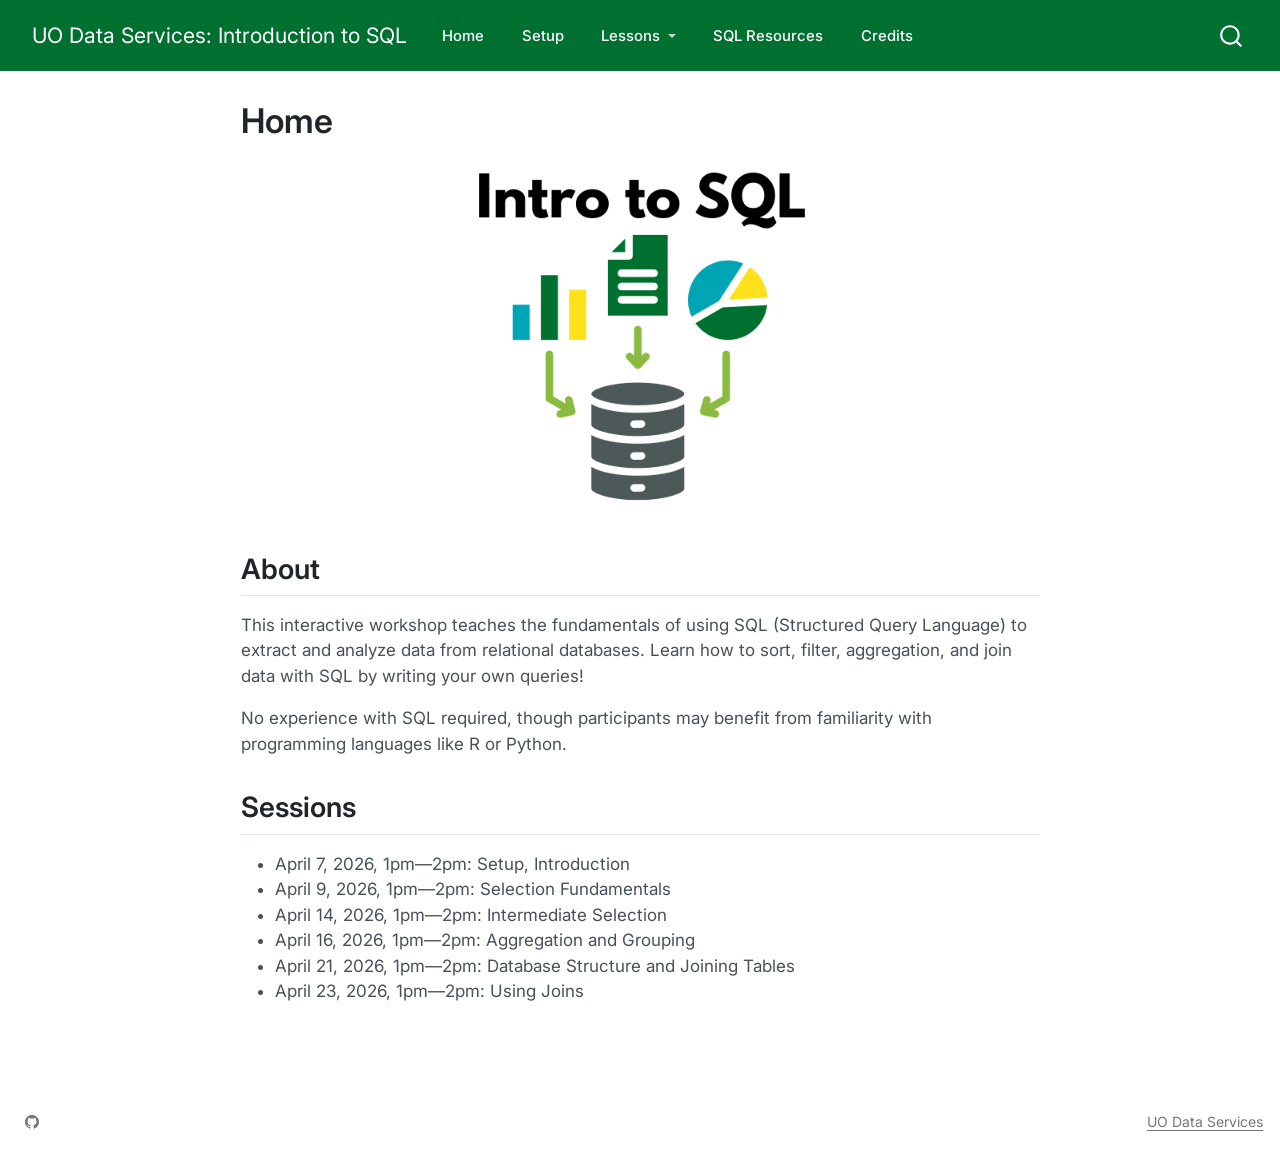
==== commit 527d1665: "Built site for gh-pages" ====
--- a/index.html
+++ b/index.html
@@ -126,8 +126,16 @@
     <a class="dropdown-item" href="./lessons/lesson-5.html">
  <span class="dropdown-text">Database Structure and Joining Tables</span></a>
   </li>  
+        <li>
+    <a class="dropdown-item" href="./lessons/lesson-6.html">
+ <span class="dropdown-text">Using Joins</span></a>
+  </li>  
     </ul>
   </li>
+  <li class="nav-item">
+    <a class="nav-link" href="./resources.html"> 
+<span class="menu-text">SQL Resources</span></a>
+  </li>  
   <li class="nav-item">
     <a class="nav-link" href="./credits.html"> 
 <span class="menu-text">Credits</span></a>
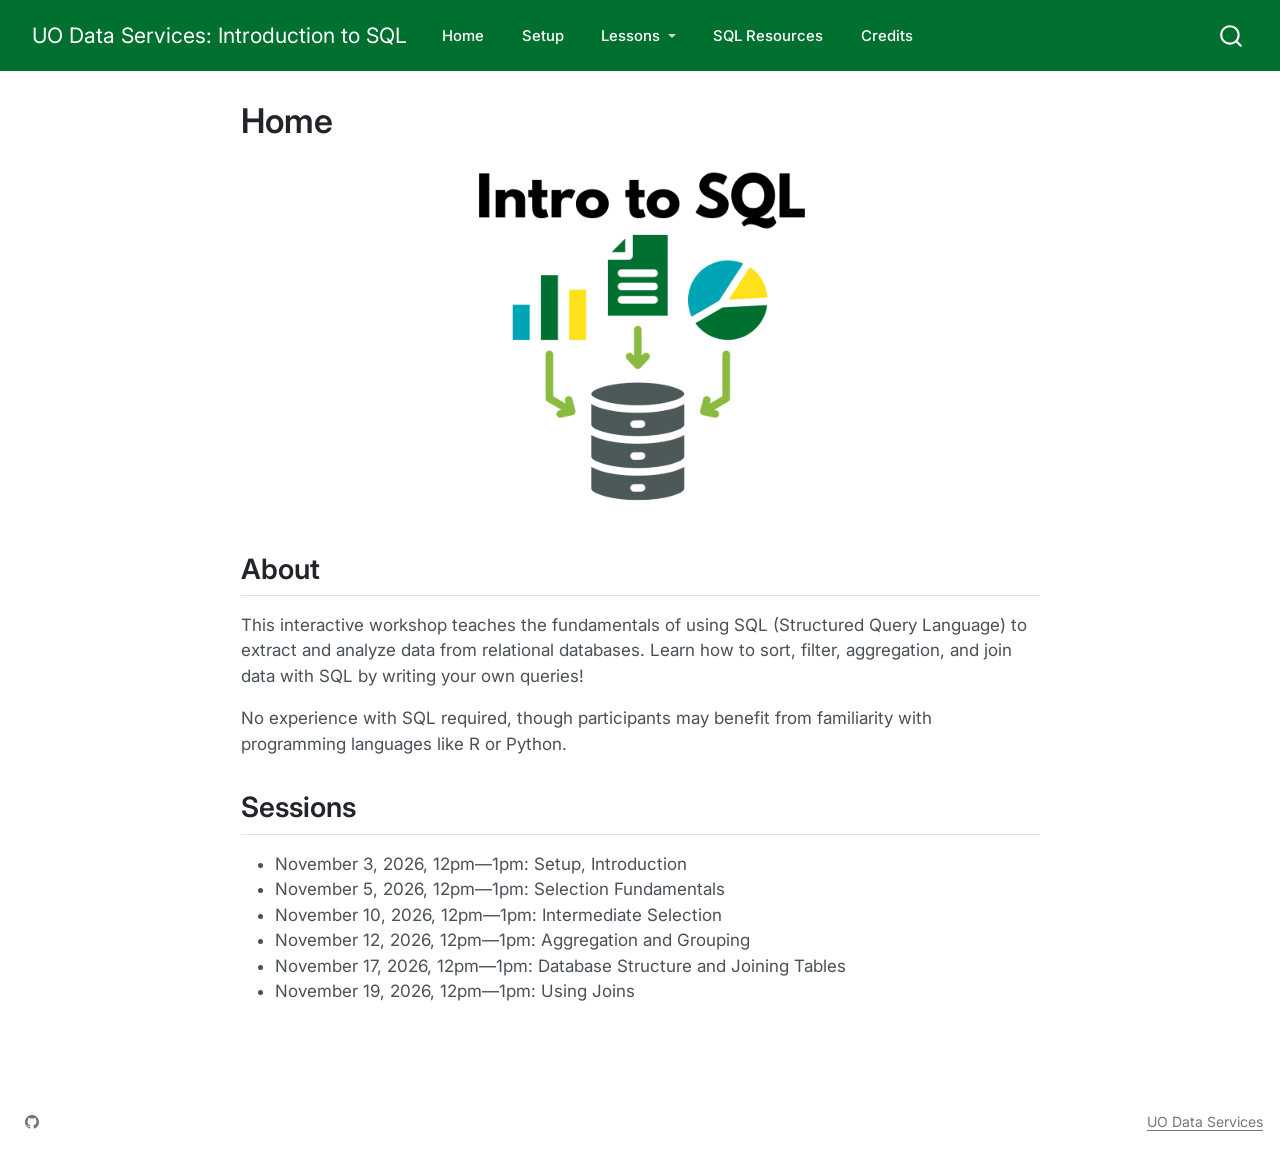
==== commit cf990ffb: "Built site for gh-pages" ====
--- a/index.html
+++ b/index.html
@@ -187,12 +187,12 @@
 <section id="sessions" class="level2">
 <h2 class="anchored" data-anchor-id="sessions">Sessions</h2>
 <ul>
-<li>April 7, 2026, 1pm—2pm: Setup, Introduction</li>
-<li>April 9, 2026, 1pm—2pm: Selection Fundamentals</li>
-<li>April 14, 2026, 1pm—2pm: Intermediate Selection</li>
-<li>April 16, 2026, 1pm—2pm: Aggregation and Grouping</li>
-<li>April 21, 2026, 1pm—2pm: Database Structure and Joining Tables</li>
-<li>April 23, 2026, 1pm—2pm: Using Joins</li>
+<li>November 3, 2026, 12pm—1pm: Setup, Introduction</li>
+<li>November 5, 2026, 12pm—1pm: Selection Fundamentals</li>
+<li>November 10, 2026, 12pm—1pm: Intermediate Selection</li>
+<li>November 12, 2026, 12pm—1pm: Aggregation and Grouping</li>
+<li>November 17, 2026, 12pm—1pm: Database Structure and Joining Tables</li>
+<li>November 19, 2026, 12pm—1pm: Using Joins</li>
 </ul>
 
 
